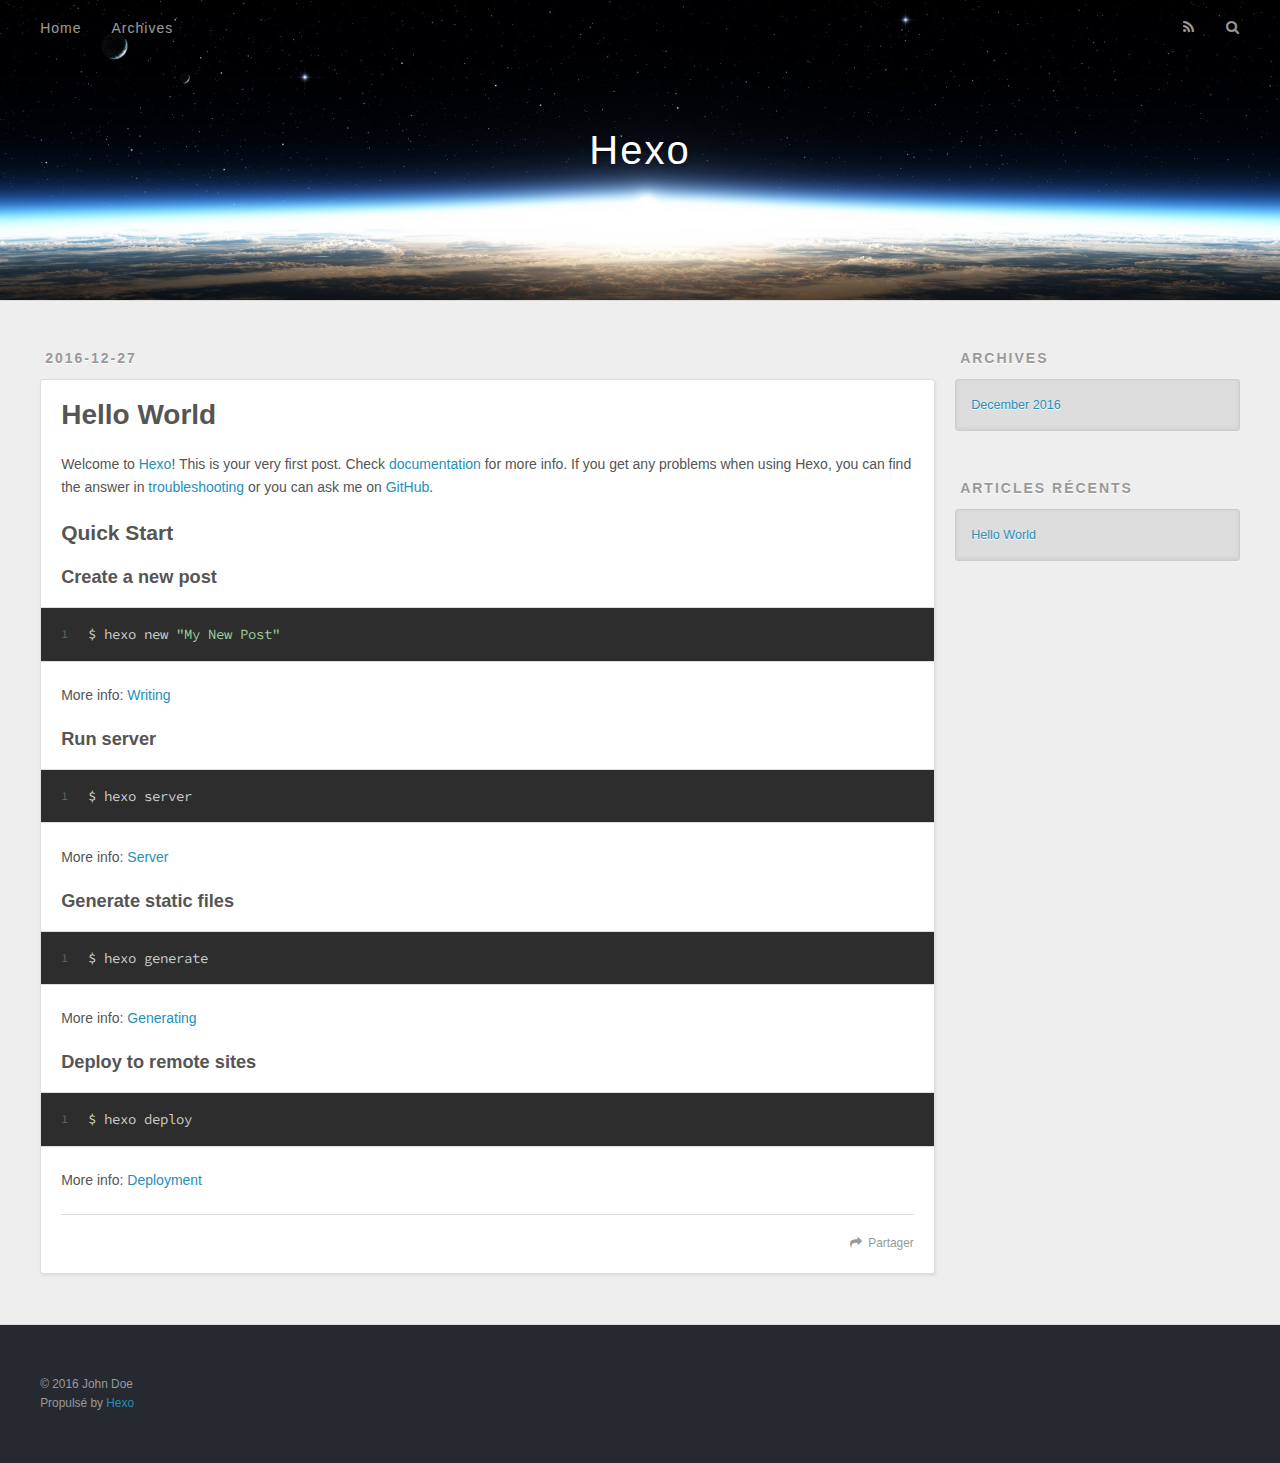
==== index.html @ a9aece6d "Site updated: 2016-12-27 10:38:46" ====
<!DOCTYPE html>
<html>
<head>
  <meta charset="utf-8">
  
  <title>Hexo</title>
  <meta name="viewport" content="width=device-width, initial-scale=1, maximum-scale=1">
  <meta property="og:type" content="website">
<meta property="og:title" content="Hexo">
<meta property="og:url" content="http://yoursite.com/index.html">
<meta property="og:site_name" content="Hexo">
<meta name="twitter:card" content="summary">
<meta name="twitter:title" content="Hexo">
  
    <link rel="alternate" href="/atom.xml" title="Hexo" type="application/atom+xml">
  
  
    <link rel="icon" href="/favicon.png">
  
  
    <link href="//fonts.googleapis.com/css?family=Source+Code+Pro" rel="stylesheet" type="text/css">
  
  <link rel="stylesheet" href="/css/style.css">
  

</head>

<body>
  <div id="container">
    <div id="wrap">
      <header id="header">
  <div id="banner"></div>
  <div id="header-outer" class="outer">
    <div id="header-title" class="inner">
      <h1 id="logo-wrap">
        <a href="/" id="logo">Hexo</a>
      </h1>
      
    </div>
    <div id="header-inner" class="inner">
      <nav id="main-nav">
        <a id="main-nav-toggle" class="nav-icon"></a>
        
          <a class="main-nav-link" href="/">Home</a>
        
          <a class="main-nav-link" href="/archives">Archives</a>
        
      </nav>
      <nav id="sub-nav">
        
          <a id="nav-rss-link" class="nav-icon" href="/atom.xml" title="Flux RSS"></a>
        
        <a id="nav-search-btn" class="nav-icon" title="Rechercher"></a>
      </nav>
      <div id="search-form-wrap">
        <form action="//google.com/search" method="get" accept-charset="UTF-8" class="search-form"><input type="search" name="q" results="0" class="search-form-input" placeholder="Search"><button type="submit" class="search-form-submit">&#xF002;</button><input type="hidden" name="sitesearch" value="http://yoursite.com"></form>
      </div>
    </div>
  </div>
</header>
      <div class="outer">
        <section id="main">
  
    <article id="post-hello-world" class="article article-type-post" itemscope itemprop="blogPost">
  <div class="article-meta">
    <a href="/2016/12/27/hello-world/" class="article-date">
  <time datetime="2016-12-27T02:30:08.867Z" itemprop="datePublished">2016-12-27</time>
</a>
    
  </div>
  <div class="article-inner">
    
    
      <header class="article-header">
        
  
    <h1 itemprop="name">
      <a class="article-title" href="/2016/12/27/hello-world/">Hello World</a>
    </h1>
  

      </header>
    
    <div class="article-entry" itemprop="articleBody">
      
        <p>Welcome to <a href="https://hexo.io/" target="_blank" rel="external">Hexo</a>! This is your very first post. Check <a href="https://hexo.io/docs/" target="_blank" rel="external">documentation</a> for more info. If you get any problems when using Hexo, you can find the answer in <a href="https://hexo.io/docs/troubleshooting.html" target="_blank" rel="external">troubleshooting</a> or you can ask me on <a href="https://github.com/hexojs/hexo/issues" target="_blank" rel="external">GitHub</a>.</p>
<h2 id="Quick-Start"><a href="#Quick-Start" class="headerlink" title="Quick Start"></a>Quick Start</h2><h3 id="Create-a-new-post"><a href="#Create-a-new-post" class="headerlink" title="Create a new post"></a>Create a new post</h3><figure class="highlight bash"><table><tr><td class="gutter"><pre><div class="line">1</div></pre></td><td class="code"><pre><div class="line">$ hexo new <span class="string">"My New Post"</span></div></pre></td></tr></table></figure>
<p>More info: <a href="https://hexo.io/docs/writing.html" target="_blank" rel="external">Writing</a></p>
<h3 id="Run-server"><a href="#Run-server" class="headerlink" title="Run server"></a>Run server</h3><figure class="highlight bash"><table><tr><td class="gutter"><pre><div class="line">1</div></pre></td><td class="code"><pre><div class="line">$ hexo server</div></pre></td></tr></table></figure>
<p>More info: <a href="https://hexo.io/docs/server.html" target="_blank" rel="external">Server</a></p>
<h3 id="Generate-static-files"><a href="#Generate-static-files" class="headerlink" title="Generate static files"></a>Generate static files</h3><figure class="highlight bash"><table><tr><td class="gutter"><pre><div class="line">1</div></pre></td><td class="code"><pre><div class="line">$ hexo generate</div></pre></td></tr></table></figure>
<p>More info: <a href="https://hexo.io/docs/generating.html" target="_blank" rel="external">Generating</a></p>
<h3 id="Deploy-to-remote-sites"><a href="#Deploy-to-remote-sites" class="headerlink" title="Deploy to remote sites"></a>Deploy to remote sites</h3><figure class="highlight bash"><table><tr><td class="gutter"><pre><div class="line">1</div></pre></td><td class="code"><pre><div class="line">$ hexo deploy</div></pre></td></tr></table></figure>
<p>More info: <a href="https://hexo.io/docs/deployment.html" target="_blank" rel="external">Deployment</a></p>

      
    </div>
    <footer class="article-footer">
      <a data-url="http://yoursite.com/2016/12/27/hello-world/" data-id="cix6wij480000u4qvp9nbo63r" class="article-share-link">Partager</a>
      
      
    </footer>
  </div>
  
</article>


  

</section>
        
          <aside id="sidebar">
  
    

  
    

  
    
  
    
  <div class="widget-wrap">
    <h3 class="widget-title">Archives</h3>
    <div class="widget">
      <ul class="archive-list"><li class="archive-list-item"><a class="archive-list-link" href="/archives/2016/12/">December 2016</a></li></ul>
    </div>
  </div>


  
    
  <div class="widget-wrap">
    <h3 class="widget-title">Articles récents</h3>
    <div class="widget">
      <ul>
        
          <li>
            <a href="/2016/12/27/hello-world/">Hello World</a>
          </li>
        
      </ul>
    </div>
  </div>

  
</aside>
        
      </div>
      <footer id="footer">
  
  <div class="outer">
    <div id="footer-info" class="inner">
      &copy; 2016 John Doe<br>
      Propulsé by <a href="http://hexo.io/" target="_blank">Hexo</a>
    </div>
  </div>
</footer>
    </div>
    <nav id="mobile-nav">
  
    <a href="/" class="mobile-nav-link">Home</a>
  
    <a href="/archives" class="mobile-nav-link">Archives</a>
  
</nav>
    

<script src="//ajax.googleapis.com/ajax/libs/jquery/2.0.3/jquery.min.js"></script>


  <link rel="stylesheet" href="/fancybox/jquery.fancybox.css">
  <script src="/fancybox/jquery.fancybox.pack.js"></script>


<script src="/js/script.js"></script>

  </div>
</body>
</html>
---- css/style.css ----
body {
  width: 100%;
}
body:before,
body:after {
  content: "";
  display: table;
}
body:after {
  clear: both;
}
html,
body,
div,
span,
applet,
object,
iframe,
h1,
h2,
h3,
h4,
h5,
h6,
p,
blockquote,
pre,
a,
abbr,
acronym,
address,
big,
cite,
code,
del,
dfn,
em,
img,
ins,
kbd,
q,
s,
samp,
small,
strike,
strong,
sub,
sup,
tt,
var,
dl,
dt,
dd,
ol,
ul,
li,
fieldset,
form,
label,
legend,
table,
caption,
tbody,
tfoot,
thead,
tr,
th,
td {
  margin: 0;
  padding: 0;
  border: 0;
  outline: 0;
  font-weight: inherit;
  font-style: inherit;
  font-family: inherit;
  font-size: 100%;
  vertical-align: baseline;
}
body {
  line-height: 1;
  color: #000;
  background: #fff;
}
ol,
ul {
  list-style: none;
}
table {
  border-collapse: separate;
  border-spacing: 0;
  vertical-align: middle;
}
caption,
th,
td {
  text-align: left;
  font-weight: normal;
  vertical-align: middle;
}
a img {
  border: none;
}
input,
button {
  margin: 0;
  padding: 0;
}
input::-moz-focus-inner,
button::-moz-focus-inner {
  border: 0;
  padding: 0;
}
@font-face {
  font-family: FontAwesome;
  font-style: normal;
  font-weight: normal;
  src: url("fonts/fontawesome-webfont.eot?v=#4.0.3");
  src: url("fonts/fontawesome-webfont.eot?#iefix&v=#4.0.3") format("embedded-opentype"), url("fonts/fontawesome-webfont.woff?v=#4.0.3") format("woff"), url("fonts/fontawesome-webfont.ttf?v=#4.0.3") format("truetype"), url("fonts/fontawesome-webfont.svg#fontawesomeregular?v=#4.0.3") format("svg");
}
html,
body,
#container {
  height: 100%;
}
body {
  background: #eee;
  font: 14px "Helvetica Neue", Helvetica, Arial, sans-serif;
  -webkit-text-size-adjust: 100%;
}
.outer {
  max-width: 1220px;
  margin: 0 auto;
  padding: 0 20px;
}
.outer:before,
.outer:after {
  content: "";
  display: table;
}
.outer:after {
  clear: both;
}
.inner {
  display: inline;
  float: left;
  width: 98.33333333333333%;
  margin: 0 0.833333333333333%;
}
.left,
.alignleft {
  float: left;
}
.right,
.alignright {
  float: right;
}
.clear {
  clear: both;
}
#container {
  position: relative;
}
.mobile-nav-on {
  overflow: hidden;
}
#wrap {
  height: 100%;
  width: 100%;
  position: absolute;
  top: 0;
  left: 0;
  -webkit-transition: 0.2s ease-out;
  -moz-transition: 0.2s ease-out;
  -ms-transition: 0.2s ease-out;
  transition: 0.2s ease-out;
  z-index: 1;
  background: #eee;
}
.mobile-nav-on #wrap {
  left: 280px;
}
@media screen and (min-width: 768px) {
  #main {
    display: inline;
    float: left;
    width: 73.33333333333333%;
    margin: 0 0.833333333333333%;
  }
}
.article-date,
.article-category-link,
.archive-year,
.widget-title {
  text-decoration: none;
  text-transform: uppercase;
  letter-spacing: 2px;
  color: #999;
  margin-bottom: 1em;
  margin-left: 5px;
  line-height: 1em;
  text-shadow: 0 1px #fff;
  font-weight: bold;
}
.article-inner,
.archive-article-inner {
  background: #fff;
  -webkit-box-shadow: 1px 2px 3px #ddd;
  box-shadow: 1px 2px 3px #ddd;
  border: 1px solid #ddd;
  border-radius: 3px;
}
.article-entry h1,
.widget h1 {
  font-size: 2em;
}
.article-entry h2,
.widget h2 {
  font-size: 1.5em;
}
.article-entry h3,
.widget h3 {
  font-size: 1.3em;
}
.article-entry h4,
.widget h4 {
  font-size: 1.2em;
}
.article-entry h5,
.widget h5 {
  font-size: 1em;
}
.article-entry h6,
.widget h6 {
  font-size: 1em;
  color: #999;
}
.article-entry hr,
.widget hr {
  border: 1px dashed #ddd;
}
.article-entry strong,
.widget strong {
  font-weight: bold;
}
.article-entry em,
.widget em,
.article-entry cite,
.widget cite {
  font-style: italic;
}
.article-entry sup,
.widget sup,
.article-entry sub,
.widget sub {
  font-size: 0.75em;
  line-height: 0;
  position: relative;
  vertical-align: baseline;
}
.article-entry sup,
.widget sup {
  top: -0.5em;
}
.article-entry sub,
.widget sub {
  bottom: -0.2em;
}
.article-entry small,
.widget small {
  font-size: 0.85em;
}
.article-entry acronym,
.widget acronym,
.article-entry abbr,
.widget abbr {
  border-bottom: 1px dotted;
}
.article-entry ul,
.widget ul,
.article-entry ol,
.widget ol,
.article-entry dl,
.widget dl {
  margin: 0 20px;
  line-height: 1.6em;
}
.article-entry ul ul,
.widget ul ul,
.article-entry ol ul,
.widget ol ul,
.article-entry ul ol,
.widget ul ol,
.article-entry ol ol,
.widget ol ol {
  margin-top: 0;
  margin-bottom: 0;
}
.article-entry ul,
.widget ul {
  list-style: disc;
}
.article-entry ol,
.widget ol {
  list-style: decimal;
}
.article-entry dt,
.widget dt {
  font-weight: bold;
}
#header {
  height: 300px;
  position: relative;
  border-bottom: 1px solid #ddd;
}
#header:before,
#header:after {
  content: "";
  position: absolute;
  left: 0;
  right: 0;
  height: 40px;
}
#header:before {
  top: 0;
  background: -webkit-linear-gradient(rgba(0,0,0,0.2), transparent);
  background: -moz-linear-gradient(rgba(0,0,0,0.2), transparent);
  background: -ms-linear-gradient(rgba(0,0,0,0.2), transparent);
  background: linear-gradient(rgba(0,0,0,0.2), transparent);
}
#header:after {
  bottom: 0;
  background: -webkit-linear-gradient(transparent, rgba(0,0,0,0.2));
  background: -moz-linear-gradient(transparent, rgba(0,0,0,0.2));
  background: -ms-linear-gradient(transparent, rgba(0,0,0,0.2));
  background: linear-gradient(transparent, rgba(0,0,0,0.2));
}
#header-outer {
  height: 100%;
  position: relative;
}
#header-inner {
  position: relative;
  overflow: hidden;
}
#banner {
  position: absolute;
  top: 0;
  left: 0;
  width: 100%;
  height: 100%;
  background: url("images/banner.jpg") center #000;
  -webkit-background-size: cover;
  -moz-background-size: cover;
  background-size: cover;
  z-index: -1;
}
#header-title {
  text-align: center;
  height: 40px;
  position: absolute;
  top: 50%;
  left: 0;
  margin-top: -20px;
}
#logo,
#subtitle {
  text-decoration: none;
  color: #fff;
  font-weight: 300;
  text-shadow: 0 1px 4px rgba(0,0,0,0.3);
}
#logo {
  font-size: 40px;
  line-height: 40px;
  letter-spacing: 2px;
}
#subtitle {
  font-size: 16px;
  line-height: 16px;
  letter-spacing: 1px;
}
#subtitle-wrap {
  margin-top: 16px;
}
#main-nav {
  float: left;
  margin-left: -15px;
}
.nav-icon,
.main-nav-link {
  float: left;
  color: #fff;
  opacity: 0.6;
  text-decoration: none;
  text-shadow: 0 1px rgba(0,0,0,0.2);
  -webkit-transition: opacity 0.2s;
  -moz-transition: opacity 0.2s;
  -ms-transition: opacity 0.2s;
  transition: opacity 0.2s;
  display: block;
  padding: 20px 15px;
}
.nav-icon:hover,
.main-nav-link:hover {
  opacity: 1;
}
.nav-icon {
  font-family: FontAwesome;
  text-align: center;
  font-size: 14px;
  width: 14px;
  height: 14px;
  padding: 20px 15px;
  position: relative;
  cursor: pointer;
}
.main-nav-link {
  font-weight: 300;
  letter-spacing: 1px;
}
@media screen and (max-width: 479px) {
  .main-nav-link {
    display: none;
  }
}
#main-nav-toggle {
  display: none;
}
#main-nav-toggle:before {
  content: "\f0c9";
}
@media screen and (max-width: 479px) {
  #main-nav-toggle {
    display: block;
  }
}
#sub-nav {
  float: right;
  margin-right: -15px;
}
#nav-rss-link:before {
  content: "\f09e";
}
#nav-search-btn:before {
  content: "\f002";
}
#search-form-wrap {
  position: absolute;
  top: 15px;
  width: 150px;
  height: 30px;
  right: -150px;
  opacity: 0;
  -webkit-transition: 0.2s ease-out;
  -moz-transition: 0.2s ease-out;
  -ms-transition: 0.2s ease-out;
  transition: 0.2s ease-out;
}
#search-form-wrap.on {
  opacity: 1;
  right: 0;
}
@media screen and (max-width: 479px) {
  #search-form-wrap {
    width: 100%;
    right: -100%;
  }
}
.search-form {
  position: absolute;
  top: 0;
  left: 0;
  right: 0;
  background: #fff;
  padding: 5px 15px;
  border-radius: 15px;
  -webkit-box-shadow: 0 0 10px rgba(0,0,0,0.3);
  box-shadow: 0 0 10px rgba(0,0,0,0.3);
}
.search-form-input {
  border: none;
  background: none;
  color: #555;
  width: 100%;
  font: 13px "Helvetica Neue", Helvetica, Arial, sans-serif;
  outline: none;
}
.search-form-input::-webkit-search-results-decoration,
.search-form-input::-webkit-search-cancel-button {
  -webkit-appearance: none;
}
.search-form-submit {
  position: absolute;
  top: 50%;
  right: 10px;
  margin-top: -7px;
  font: 13px FontAwesome;
  border: none;
  background: none;
  color: #bbb;
  cursor: pointer;
}
.search-form-submit:hover,
.search-form-submit:focus {
  color: #777;
}
.article {
  margin: 50px 0;
}
.article-inner {
  overflow: hidden;
}
.article-meta:before,
.article-meta:after {
  content: "";
  display: table;
}
.article-meta:after {
  clear: both;
}
.article-date {
  float: left;
}
.article-category {
  float: left;
  line-height: 1em;
  color: #ccc;
  text-shadow: 0 1px #fff;
  margin-left: 8px;
}
.article-category:before {
  content: "\2022";
}
.article-category-link {
  margin: 0 12px 1em;
}
.article-header {
  padding: 20px 20px 0;
}
.article-title {
  text-decoration: none;
  font-size: 2em;
  font-weight: bold;
  color: #555;
  line-height: 1.1em;
  -webkit-transition: color 0.2s;
  -moz-transition: color 0.2s;
  -ms-transition: color 0.2s;
  transition: color 0.2s;
}
a.article-title:hover {
  color: #258fb8;
}
.article-entry {
  color: #555;
  padding: 0 20px;
}
.article-entry:before,
.article-entry:after {
  content: "";
  display: table;
}
.article-entry:after {
  clear: both;
}
.article-entry p,
.article-entry table {
  line-height: 1.6em;
  margin: 1.6em 0;
}
.article-entry h1,
.article-entry h2,
.article-entry h3,
.article-entry h4,
.article-entry h5,
.article-entry h6 {
  font-weight: bold;
}
.article-entry h1,
.article-entry h2,
.article-entry h3,
.article-entry h4,
.article-entry h5,
.article-entry h6 {
  line-height: 1.1em;
  margin: 1.1em 0;
}
.article-entry a {
  color: #258fb8;
  text-decoration: none;
}
.article-entry a:hover {
  text-decoration: underline;
}
.article-entry ul,
.article-entry ol,
.article-entry dl {
  margin-top: 1.6em;
  margin-bottom: 1.6em;
}
.article-entry img,
.article-entry video {
  max-width: 100%;
  height: auto;
  display: block;
  margin: auto;
}
.article-entry iframe {
  border: none;
}
.article-entry table {
  width: 100%;
  border-collapse: collapse;
  border-spacing: 0;
}
.article-entry th {
  font-weight: bold;
  border-bottom: 3px solid #ddd;
  padding-bottom: 0.5em;
}
.article-entry td {
  border-bottom: 1px solid #ddd;
  padding: 10px 0;
}
.article-entry blockquote {
  font-family: Georgia, "Times New Roman", serif;
  font-size: 1.4em;
  margin: 1.6em 20px;
  text-align: center;
}
.article-entry blockquote footer {
  font-size: 14px;
  margin: 1.6em 0;
  font-family: "Helvetica Neue", Helvetica, Arial, sans-serif;
}
.article-entry blockquote footer cite:before {
  content: "—";
  padding: 0 0.5em;
}
.article-entry .pullquote {
  text-align: left;
  width: 45%;
  margin: 0;
}
.article-entry .pullquote.left {
  margin-left: 0.5em;
  margin-right: 1em;
}
.article-entry .pullquote.right {
  margin-right: 0.5em;
  margin-left: 1em;
}
.article-entry .caption {
  color: #999;
  display: block;
  font-size: 0.9em;
  margin-top: 0.5em;
  position: relative;
  text-align: center;
}
.article-entry .video-container {
  position: relative;
  padding-top: 56.25%;
  height: 0;
  overflow: hidden;
}
.article-entry .video-container iframe,
.article-entry .video-container object,
.article-entry .video-container embed {
  position: absolute;
  top: 0;
  left: 0;
  width: 100%;
  height: 100%;
  margin-top: 0;
}
.article-more-link a {
  display: inline-block;
  line-height: 1em;
  padding: 6px 15px;
  border-radius: 15px;
  background: #eee;
  color: #999;
  text-shadow: 0 1px #fff;
  text-decoration: none;
}
.article-more-link a:hover {
  background: #258fb8;
  color: #fff;
  text-decoration: none;
  text-shadow: 0 1px #1e7293;
}
.article-footer {
  font-size: 0.85em;
  line-height: 1.6em;
  border-top: 1px solid #ddd;
  padding-top: 1.6em;
  margin: 0 20px 20px;
}
.article-footer:before,
.article-footer:after {
  content: "";
  display: table;
}
.article-footer:after {
  clear: both;
}
.article-footer a {
  color: #999;
  text-decoration: none;
}
.article-footer a:hover {
  color: #555;
}
.article-tag-list-item {
  float: left;
  margin-right: 10px;
}
.article-tag-list-link:before {
  content: "#";
}
.article-comment-link {
  float: right;
}
.article-comment-link:before {
  content: "\f075";
  font-family: FontAwesome;
  padding-right: 8px;
}
.article-share-link {
  cursor: pointer;
  float: right;
  margin-left: 20px;
}
.article-share-link:before {
  content: "\f064";
  font-family: FontAwesome;
  padding-right: 6px;
}
#article-nav {
  position: relative;
}
#article-nav:before,
#article-nav:after {
  content: "";
  display: table;
}
#article-nav:after {
  clear: both;
}
@media screen and (min-width: 768px) {
  #article-nav {
    margin: 50px 0;
  }
  #article-nav:before {
    width: 8px;
    height: 8px;
    position: absolute;
    top: 50%;
    left: 50%;
    margin-top: -4px;
    margin-left: -4px;
    content: "";
    border-radius: 50%;
    background: #ddd;
    -webkit-box-shadow: 0 1px 2px #fff;
    box-shadow: 0 1px 2px #fff;
  }
}
.article-nav-link-wrap {
  text-decoration: none;
  text-shadow: 0 1px #fff;
  color: #999;
  -webkit-box-sizing: border-box;
  -moz-box-sizing: border-box;
  box-sizing: border-box;
  margin-top: 50px;
  text-align: center;
  display: block;
}
.article-nav-link-wrap:hover {
  color: #555;
}
@media screen and (min-width: 768px) {
  .article-nav-link-wrap {
    width: 50%;
    margin-top: 0;
  }
}
@media screen and (min-width: 768px) {
  #article-nav-newer {
    float: left;
    text-align: right;
    padding-right: 20px;
  }
}
@media screen and (min-width: 768px) {
  #article-nav-older {
    float: right;
    text-align: left;
    padding-left: 20px;
  }
}
.article-nav-caption {
  text-transform: uppercase;
  letter-spacing: 2px;
  color: #ddd;
  line-height: 1em;
  font-weight: bold;
}
#article-nav-newer .article-nav-caption {
  margin-right: -2px;
}
.article-nav-title {
  font-size: 0.85em;
  line-height: 1.6em;
  margin-top: 0.5em;
}
.article-share-box {
  position: absolute;
  display: none;
  background: #fff;
  -webkit-box-shadow: 1px 2px 10px rgba(0,0,0,0.2);
  box-shadow: 1px 2px 10px rgba(0,0,0,0.2);
  border-radius: 3px;
  margin-left: -145px;
  overflow: hidden;
  z-index: 1;
}
.article-share-box.on {
  display: block;
}
.article-share-input {
  width: 100%;
  background: none;
  -webkit-box-sizing: border-box;
  -moz-box-sizing: border-box;
  box-sizing: border-box;
  font: 14px "Helvetica Neue", Helvetica, Arial, sans-serif;
  padding: 0 15px;
  color: #555;
  outline: none;
  border: 1px solid #ddd;
  border-radius: 3px 3px 0 0;
  height: 36px;
  line-height: 36px;
}
.article-share-links {
  background: #eee;
}
.article-share-links:before,
.article-share-links:after {
  content: "";
  display: table;
}
.article-share-links:after {
  clear: both;
}
.article-share-twitter,
.article-share-facebook,
.article-share-pinterest,
.article-share-google {
  width: 50px;
  height: 36px;
  display: block;
  float: left;
  position: relative;
  color: #999;
  text-shadow: 0 1px #fff;
}
.article-share-twitter:before,
.article-share-facebook:before,
.article-share-pinterest:before,
.article-share-google:before {
  font-size: 20px;
  font-family: FontAwesome;
  width: 20px;
  height: 20px;
  position: absolute;
  top: 50%;
  left: 50%;
  margin-top: -10px;
  margin-left: -10px;
  text-align: center;
}
.article-share-twitter:hover,
.article-share-facebook:hover,
.article-share-pinterest:hover,
.article-share-google:hover {
  color: #fff;
}
.article-share-twitter:before {
  content: "\f099";
}
.article-share-twitter:hover {
  background: #00aced;
  text-shadow: 0 1px #008abe;
}
.article-share-facebook:before {
  content: "\f09a";
}
.article-share-facebook:hover {
  background: #3b5998;
  text-shadow: 0 1px #2f477a;
}
.article-share-pinterest:before {
  content: "\f0d2";
}
.article-share-pinterest:hover {
  background: #cb2027;
  text-shadow: 0 1px #a21a1f;
}
.article-share-google:before {
  content: "\f0d5";
}
.article-share-google:hover {
  background: #dd4b39;
  text-shadow: 0 1px #be3221;
}
.article-gallery {
  background: #000;
  position: relative;
}
.article-gallery-photos {
  position: relative;
  overflow: hidden;
}
.article-gallery-img {
  display: none;
  max-width: 100%;
}
.article-gallery-img:first-child {
  display: block;
}
.article-gallery-img.loaded {
  position: absolute;
  display: block;
}
.article-gallery-img img {
  display: block;
  max-width: 100%;
  margin: 0 auto;
}
#comments {
  background: #fff;
  -webkit-box-shadow: 1px 2px 3px #ddd;
  box-shadow: 1px 2px 3px #ddd;
  padding: 20px;
  border: 1px solid #ddd;
  border-radius: 3px;
  margin: 50px 0;
}
#comments a {
  color: #258fb8;
}
.archives-wrap {
  margin: 50px 0;
}
.archives:before,
.archives:after {
  content: "";
  display: table;
}
.archives:after {
  clear: both;
}
.archive-year-wrap {
  margin-bottom: 1em;
}
.archives {
  -webkit-column-gap: 10px;
  -moz-column-gap: 10px;
  column-gap: 10px;
}
@media screen and (min-width: 480px) and (max-width: 767px) {
  .archives {
    -webkit-column-count: 2;
    -moz-column-count: 2;
    column-count: 2;
  }
}
@media screen and (min-width: 768px) {
  .archives {
    -webkit-column-count: 3;
    -moz-column-count: 3;
    column-count: 3;
  }
}
.archive-article {
  -webkit-column-break-inside: avoid;
  page-break-inside: avoid;
  overflow: hidden;
  break-inside: avoid-column;
}
.archive-article-inner {
  padding: 10px;
  margin-bottom: 15px;
}
.archive-article-title {
  text-decoration: none;
  font-weight: bold;
  color: #555;
  -webkit-transition: color 0.2s;
  -moz-transition: color 0.2s;
  -ms-transition: color 0.2s;
  transition: color 0.2s;
  line-height: 1.6em;
}
.archive-article-title:hover {
  color: #258fb8;
}
.archive-article-footer {
  margin-top: 1em;
}
.archive-article-date {
  color: #999;
  text-decoration: none;
  font-size: 0.85em;
  line-height: 1em;
  margin-bottom: 0.5em;
  display: block;
}
#page-nav {
  margin: 50px auto;
  background: #fff;
  -webkit-box-shadow: 1px 2px 3px #ddd;
  box-shadow: 1px 2px 3px #ddd;
  border: 1px solid #ddd;
  border-radius: 3px;
  text-align: center;
  color: #999;
  overflow: hidden;
}
#page-nav:before,
#page-nav:after {
  content: "";
  display: table;
}
#page-nav:after {
  clear: both;
}
#page-nav a,
#page-nav span {
  padding: 10px 20px;
  line-height: 1;
  height: 2ex;
}
#page-nav a {
  color: #999;
  text-decoration: none;
}
#page-nav a:hover {
  background: #999;
  color: #fff;
}
#page-nav .prev {
  float: left;
}
#page-nav .next {
  float: right;
}
#page-nav .page-number {
  display: inline-block;
}
@media screen and (max-width: 479px) {
  #page-nav .page-number {
    display: none;
  }
}
#page-nav .current {
  color: #555;
  font-weight: bold;
}
#page-nav .space {
  color: #ddd;
}
#footer {
  background: #262a30;
  padding: 50px 0;
  border-top: 1px solid #ddd;
  color: #999;
}
#footer a {
  color: #258fb8;
  text-decoration: none;
}
#footer a:hover {
  text-decoration: underline;
}
#footer-info {
  line-height: 1.6em;
  font-size: 0.85em;
}
.article-entry pre,
.article-entry .highlight {
  background: #2d2d2d;
  margin: 0 -20px;
  padding: 15px 20px;
  border-style: solid;
  border-color: #ddd;
  border-width: 1px 0;
  overflow: auto;
  color: #ccc;
  line-height: 22.400000000000002px;
}
.article-entry .highlight .gutter pre,
.article-entry .gist .gist-file .gist-data .line-numbers {
  color: #666;
  font-size: 0.85em;
}
.article-entry pre,
.article-entry code {
  font-family: "Source Code Pro", Consolas, Monaco, Menlo, Consolas, monospace;
}
.article-entry code {
  background: #eee;
  text-shadow: 0 1px #fff;
  padding: 0 0.3em;
}
.article-entry pre code {
  background: none;
  text-shadow: none;
  padding: 0;
}
.article-entry .highlight pre {
  border: none;
  margin: 0;
  padding: 0;
}
.article-entry .highlight table {
  margin: 0;
  width: auto;
}
.article-entry .highlight td {
  border: none;
  padding: 0;
}
.article-entry .highlight figcaption {
  font-size: 0.85em;
  color: #999;
  line-height: 1em;
  margin-bottom: 1em;
}
.article-entry .highlight figcaption:before,
.article-entry .highlight figcaption:after {
  content: "";
  display: table;
}
.article-entry .highlight figcaption:after {
  clear: both;
}
.article-entry .highlight figcaption a {
  float: right;
}
.article-entry .highlight .gutter pre {
  text-align: right;
  padding-right: 20px;
}
.article-entry .highlight .line {
  height: 22.400000000000002px;
}
.article-entry .highlight .line.marked {
  background: #515151;
}
.article-entry .gist {
  margin: 0 -20px;
  border-style: solid;
  border-color: #ddd;
  border-width: 1px 0;
  background: #2d2d2d;
  padding: 15px 20px 15px 0;
}
.article-entry .gist .gist-file {
  border: none;
  font-family: "Source Code Pro", Consolas, Monaco, Menlo, Consolas, monospace;
  margin: 0;
}
.article-entry .gist .gist-file .gist-data {
  background: none;
  border: none;
}
.article-entry .gist .gist-file .gist-data .line-numbers {
  background: none;
  border: none;
  padding: 0 20px 0 0;
}
.article-entry .gist .gist-file .gist-data .line-data {
  padding: 0 !important;
}
.article-entry .gist .gist-file .highlight {
  margin: 0;
  padding: 0;
  border: none;
}
.article-entry .gist .gist-file .gist-meta {
  background: #2d2d2d;
  color: #999;
  font: 0.85em "Helvetica Neue", Helvetica, Arial, sans-serif;
  text-shadow: 0 0;
  padding: 0;
  margin-top: 1em;
  margin-left: 20px;
}
.article-entry .gist .gist-file .gist-meta a {
  color: #258fb8;
  font-weight: normal;
}
.article-entry .gist .gist-file .gist-meta a:hover {
  text-decoration: underline;
}
pre .comment,
pre .title {
  color: #999;
}
pre .variable,
pre .attribute,
pre .tag,
pre .regexp,
pre .ruby .constant,
pre .xml .tag .title,
pre .xml .pi,
pre .xml .doctype,
pre .html .doctype,
pre .css .id,
pre .css .class,
pre .css .pseudo {
  color: #f2777a;
}
pre .number,
pre .preprocessor,
pre .built_in,
pre .literal,
pre .params,
pre .constant {
  color: #f99157;
}
pre .class,
pre .ruby .class .title,
pre .css .rules .attribute {
  color: #9c9;
}
pre .string,
pre .value,
pre .inheritance,
pre .header,
pre .ruby .symbol,
pre .xml .cdata {
  color: #9c9;
}
pre .css .hexcolor {
  color: #6cc;
}
pre .function,
pre .python .decorator,
pre .python .title,
pre .ruby .function .title,
pre .ruby .title .keyword,
pre .perl .sub,
pre .javascript .title,
pre .coffeescript .title {
  color: #69c;
}
pre .keyword,
pre .javascript .function {
  color: #c9c;
}
@media screen and (max-width: 479px) {
  #mobile-nav {
    position: absolute;
    top: 0;
    left: 0;
    width: 280px;
    height: 100%;
    background: #191919;
    border-right: 1px solid #fff;
  }
}
@media screen and (max-width: 479px) {
  .mobile-nav-link {
    display: block;
    color: #999;
    text-decoration: none;
    padding: 15px 20px;
    font-weight: bold;
  }
  .mobile-nav-link:hover {
    color: #fff;
  }
}
@media screen and (min-width: 768px) {
  #sidebar {
    display: inline;
    float: left;
    width: 23.333333333333332%;
    margin: 0 0.833333333333333%;
  }
}
.widget-wrap {
  margin: 50px 0;
}
.widget {
  color: #777;
  text-shadow: 0 1px #fff;
  background: #ddd;
  -webkit-box-shadow: 0 -1px 4px #ccc inset;
  box-shadow: 0 -1px 4px #ccc inset;
  border: 1px solid #ccc;
  padding: 15px;
  border-radius: 3px;
}
.widget a {
  color: #258fb8;
  text-decoration: none;
}
.widget a:hover {
  text-decoration: underline;
}
.widget ul ul,
.widget ol ul,
.widget dl ul,
.widget ul ol,
.widget ol ol,
.widget dl ol,
.widget ul dl,
.widget ol dl,
.widget dl dl {
  margin-left: 15px;
  list-style: disc;
}
.widget {
  line-height: 1.6em;
  word-wrap: break-word;
  font-size: 0.9em;
}
.widget ul,
.widget ol {
  list-style: none;
  margin: 0;
}
.widget ul ul,
.widget ol ul,
.widget ul ol,
.widget ol ol {
  margin: 0 20px;
}
.widget ul ul,
.widget ol ul {
  list-style: disc;
}
.widget ul ol,
.widget ol ol {
  list-style: decimal;
}
.category-list-count,
.tag-list-count,
.archive-list-count {
  padding-left: 5px;
  color: #999;
  font-size: 0.85em;
}
.category-list-count:before,
.tag-list-count:before,
.archive-list-count:before {
  content: "(";
}
.category-list-count:after,
.tag-list-count:after,
.archive-list-count:after {
  content: ")";
}
.tagcloud a {
  margin-right: 5px;
  display: inline-block;
}
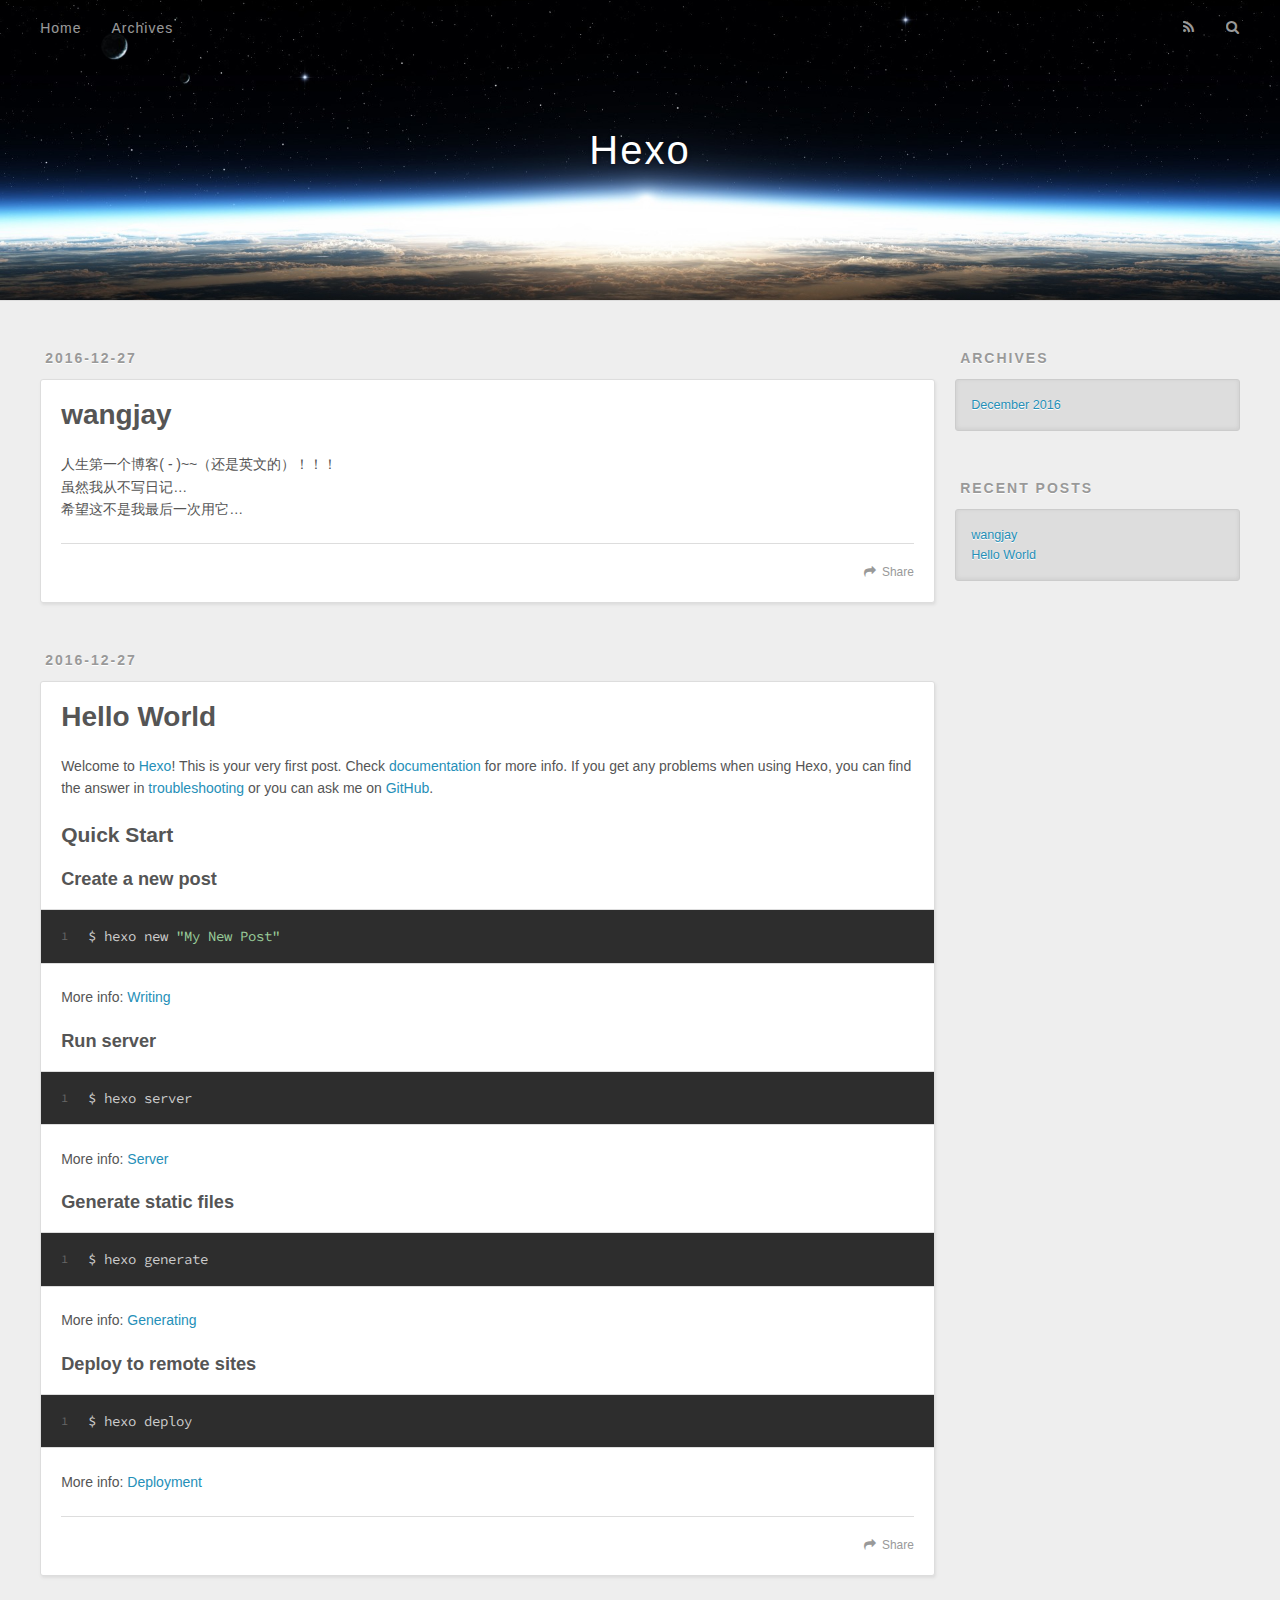
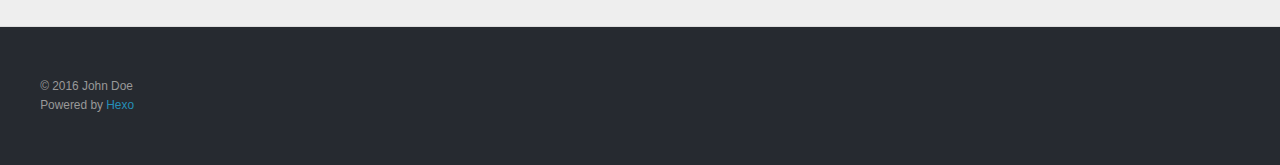
==== commit 92960a8f: "Site updated: 2016-12-27 10:53:35" ====
--- a/index.html
+++ b/index.html
@@ -48,9 +48,9 @@
       </nav>
       <nav id="sub-nav">
         
-          <a id="nav-rss-link" class="nav-icon" href="/atom.xml" title="Flux RSS"></a>
-        
-        <a id="nav-search-btn" class="nav-icon" title="Rechercher"></a>
+          <a id="nav-rss-link" class="nav-icon" href="/atom.xml" title="RSS Feed"></a>
+        
+        <a id="nav-search-btn" class="nav-icon" title="Search"></a>
       </nav>
       <div id="search-form-wrap">
         <form action="//google.com/search" method="get" accept-charset="UTF-8" class="search-form"><input type="search" name="q" results="0" class="search-form-input" placeholder="Search"><button type="submit" class="search-form-submit">&#xF002;</button><input type="hidden" name="sitesearch" value="http://yoursite.com"></form>
@@ -60,6 +60,43 @@
 </header>
       <div class="outer">
         <section id="main">
+  
+    <article id="post-wangjay" class="article article-type-post" itemscope itemprop="blogPost">
+  <div class="article-meta">
+    <a href="/2016/12/27/wangjay/" class="article-date">
+  <time datetime="2016-12-27T02:41:55.000Z" itemprop="datePublished">2016-12-27</time>
+</a>
+    
+  </div>
+  <div class="article-inner">
+    
+    
+      <header class="article-header">
+        
+  
+    <h1 itemprop="name">
+      <a class="article-title" href="/2016/12/27/wangjay/">wangjay</a>
+    </h1>
+  
+
+      </header>
+    
+    <div class="article-entry" itemprop="articleBody">
+      
+        <p>人生第一个博客(<em> - </em>)~~（还是英文的）！！！<br>    虽然我从不写日记…<br>    希望这不是我最后一次用它…</p>
+
+      
+    </div>
+    <footer class="article-footer">
+      <a data-url="http://yoursite.com/2016/12/27/wangjay/" data-id="cix6wzp1z0000d4qvjobgoqar" class="article-share-link">Share</a>
+      
+      
+    </footer>
+  </div>
+  
+</article>
+
+
   
     <article id="post-hello-world" class="article article-type-post" itemscope itemprop="blogPost">
   <div class="article-meta">
@@ -96,7 +133,7 @@
       
     </div>
     <footer class="article-footer">
-      <a data-url="http://yoursite.com/2016/12/27/hello-world/" data-id="cix6wij480000u4qvp9nbo63r" class="article-share-link">Partager</a>
+      <a data-url="http://yoursite.com/2016/12/27/hello-world/" data-id="cix6wzp230001d4qvdeo47jy2" class="article-share-link">Share</a>
       
       
     </footer>
@@ -131,9 +168,13 @@
   
     
   <div class="widget-wrap">
-    <h3 class="widget-title">Articles récents</h3>
+    <h3 class="widget-title">Recent Posts</h3>
     <div class="widget">
       <ul>
+        
+          <li>
+            <a href="/2016/12/27/wangjay/">wangjay</a>
+          </li>
         
           <li>
             <a href="/2016/12/27/hello-world/">Hello World</a>
@@ -152,7 +193,7 @@
   <div class="outer">
     <div id="footer-info" class="inner">
       &copy; 2016 John Doe<br>
-      Propulsé by <a href="http://hexo.io/" target="_blank">Hexo</a>
+      Powered by <a href="http://hexo.io/" target="_blank">Hexo</a>
     </div>
   </div>
 </footer>
